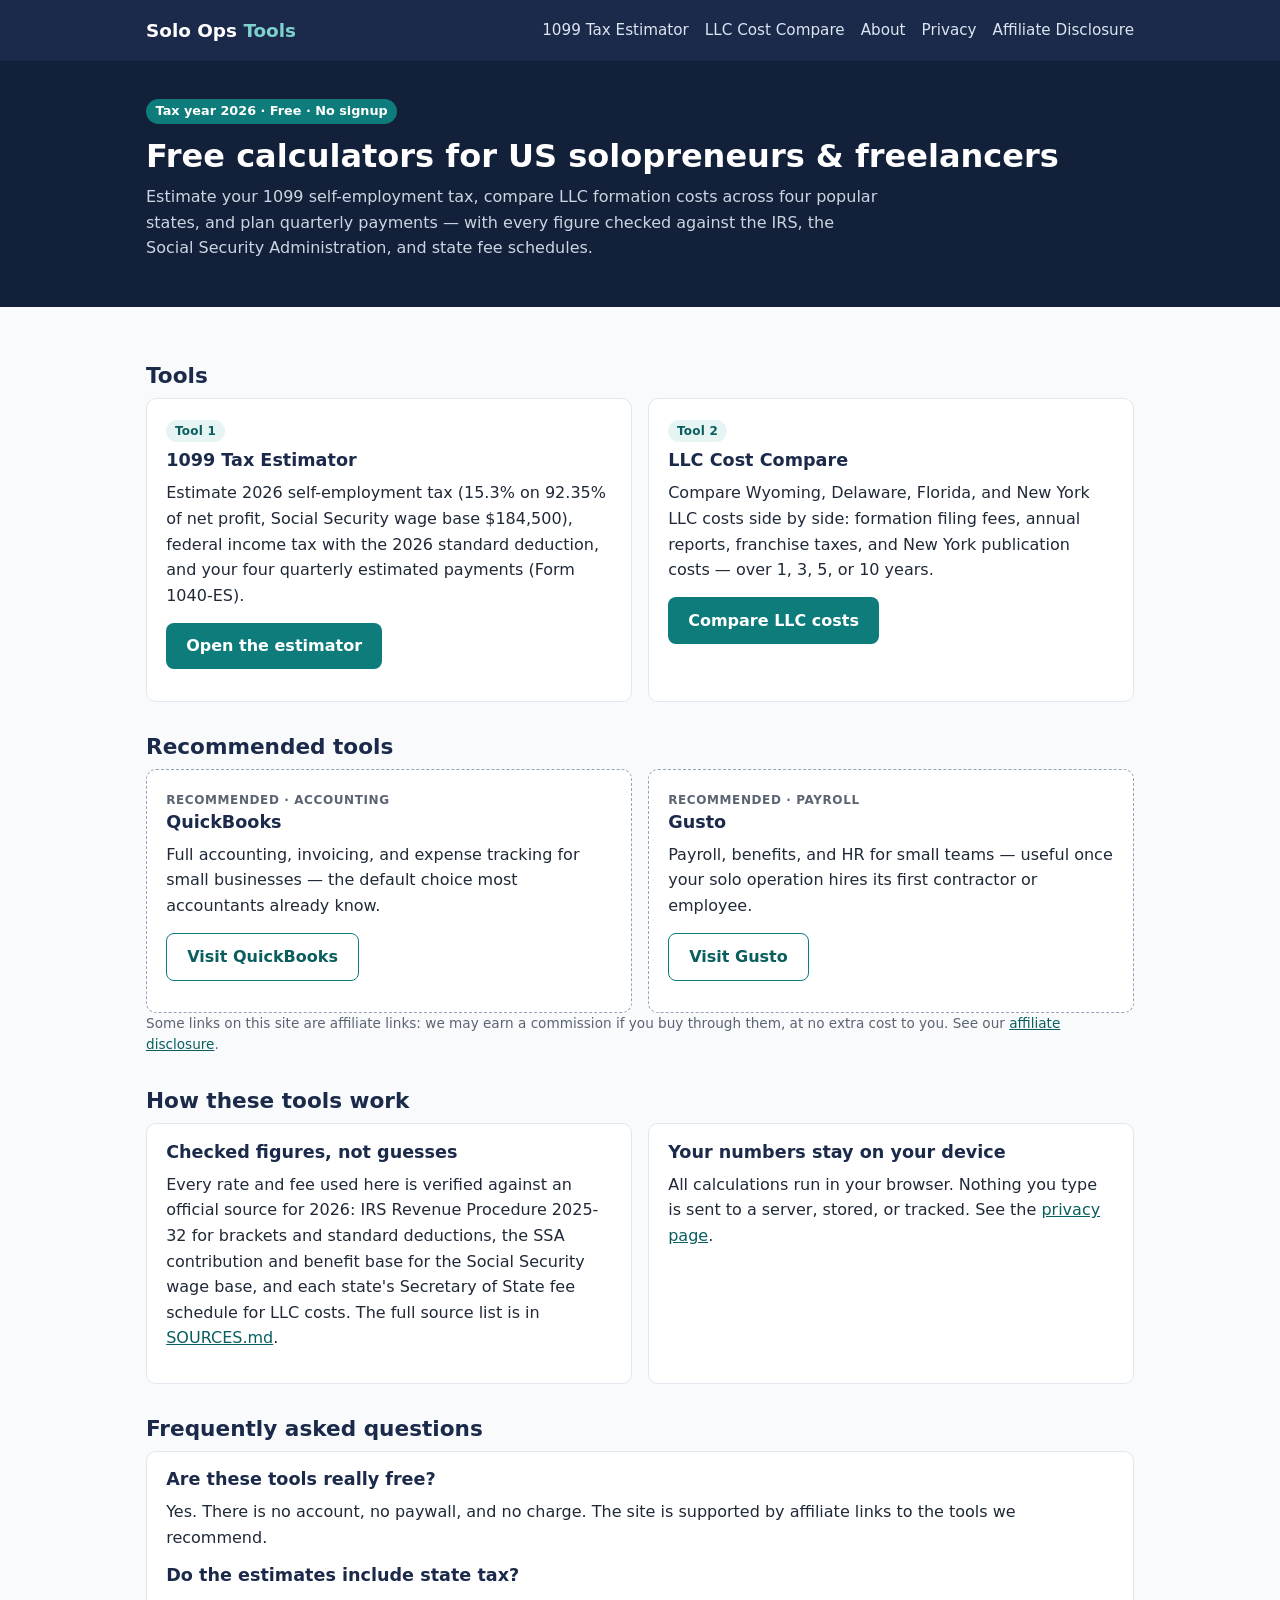
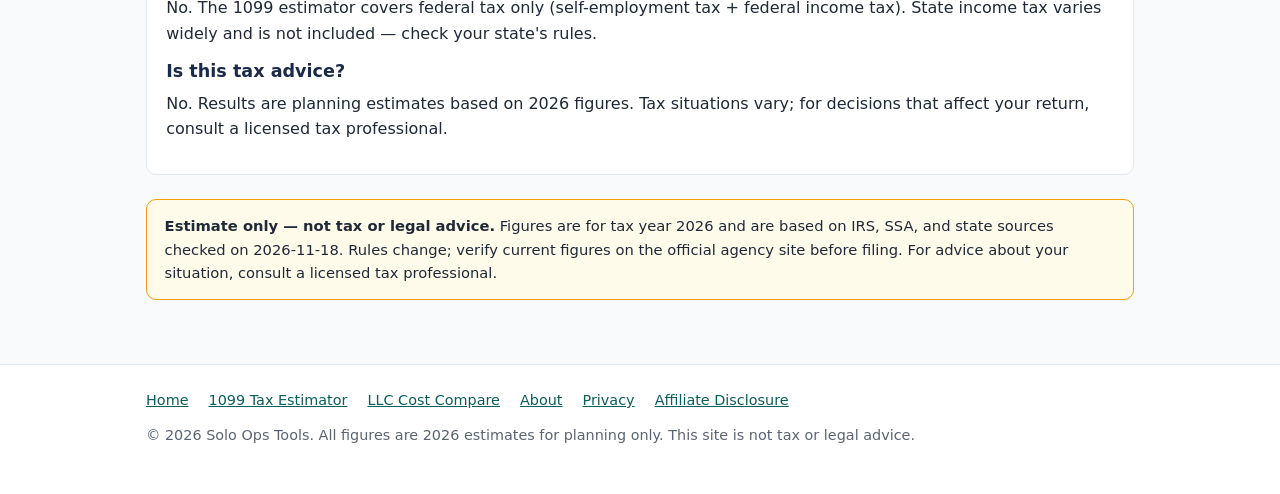
==== index.html @ 76c9b131 "feat: initial release of Solo Ops Tools (2026 1099 Tax Estimator & LLC Cost Compare)" ====
<!DOCTYPE html>
<html lang="en">
<head>
<meta charset="utf-8">
<meta name="viewport" content="width=device-width, initial-scale=1">
<title>Solo Ops Tools — Free Calculators for US Freelancers &amp; Solo Founders</title>
<meta name="description" content="Free, no-signup calculators for US solopreneurs and freelancers: 2026 1099 self-employment tax estimator and LLC formation cost comparison (WY, DE, FL, NY). Figures checked against IRS, SSA, and state fee schedules.">
<link rel="stylesheet" href="styles.css">
</head>
<body>
<header class="site-header">
  <div class="wrap">
    <a class="brand" href="index.html">Solo Ops <span>Tools</span></a>
    <nav class="site-nav" aria-label="Main navigation">
      <a href="1099-tax-estimator.html">1099 Tax Estimator</a>
      <a href="llc-cost-compare.html">LLC Cost Compare</a>
      <a href="about.html">About</a>
      <a href="privacy.html">Privacy</a>
      <a href="affiliate-disclosure.html">Affiliate Disclosure</a>
    </nav>
  </div>
</header>

<section class="hero">
  <div class="wrap">
    <span class="tag">Tax year 2026 · Free · No signup</span>
    <h1>Free calculators for US solopreneurs &amp; freelancers</h1>
    <p>Estimate your 1099 self-employment tax, compare LLC formation costs across four popular states, and plan quarterly payments — with every figure checked against the IRS, the Social Security Administration, and state fee schedules.</p>
  </div>
</section>

<main>
  <div class="wrap">
    <h2>Tools</h2>
    <div class="grid two">
      <article class="card tool-card">
        <span class="badge">Tool 1</span>
        <h3><a href="1099-tax-estimator.html">1099 Tax Estimator</a></h3>
        <p>Estimate 2026 self-employment tax (15.3% on 92.35% of net profit, Social Security wage base $184,500), federal income tax with the 2026 standard deduction, and your four quarterly estimated payments (Form 1040-ES).</p>
        <p><a class="btn" href="1099-tax-estimator.html">Open the estimator</a></p>
      </article>
      <article class="card tool-card">
        <span class="badge">Tool 2</span>
        <h3><a href="llc-cost-compare.html">LLC Cost Compare</a></h3>
        <p>Compare Wyoming, Delaware, Florida, and New York LLC costs side by side: formation filing fees, annual reports, franchise taxes, and New York publication costs — over 1, 3, 5, or 10 years.</p>
        <p><a class="btn" href="llc-cost-compare.html">Compare LLC costs</a></p>
      </article>
    </div>

    <h2>Recommended tools</h2>
    <div class="grid two">
      <!-- Affiliate slot 1 of 2 on this page.
           data-affiliate-slot marks a partner outlink slot. No affiliate ID is
           attached yet; insert the partner ID at deploy time. Outlink goes to
           the vendor's official homepage. -->
      <article class="card affiliate-slot" data-affiliate-slot="hub-hero-quickbooks">
        <span class="slot-label">Recommended · Accounting</span>
        <h3>QuickBooks</h3>
        <p>Full accounting, invoicing, and expense tracking for small businesses — the default choice most accountants already know.</p>
        <p><a class="btn secondary" href="https://quickbooks.intuit.com/" target="_blank" rel="sponsored noopener">Visit QuickBooks</a></p>
      </article>
      <!-- Affiliate slot 2 of 2 on this page. See comment above. -->
      <article class="card affiliate-slot" data-affiliate-slot="hub-mid-gusto">
        <span class="slot-label">Recommended · Payroll</span>
        <h3>Gusto</h3>
        <p>Payroll, benefits, and HR for small teams — useful once your solo operation hires its first contractor or employee.</p>
        <p><a class="btn secondary" href="https://gusto.com/" target="_blank" rel="sponsored noopener">Visit Gusto</a></p>
      </article>
    </div>
    <p class="fine">Some links on this site are affiliate links: we may earn a commission if you buy through them, at no extra cost to you. See our <a href="affiliate-disclosure.html">affiliate disclosure</a>.</p>

    <h2>How these tools work</h2>
    <div class="grid two">
      <div class="card">
        <h3>Checked figures, not guesses</h3>
        <p>Every rate and fee used here is verified against an official source for 2026: IRS Revenue Procedure 2025-32 for brackets and standard deductions, the SSA contribution and benefit base for the Social Security wage base, and each state's Secretary of State fee schedule for LLC costs. The full source list is in <a href="SOURCES.md">SOURCES.md</a>.</p>
      </div>
      <div class="card">
        <h3>Your numbers stay on your device</h3>
        <p>All calculations run in your browser. Nothing you type is sent to a server, stored, or tracked. See the <a href="privacy.html">privacy page</a>.</p>
      </div>
    </div>

    <h2>Frequently asked questions</h2>
    <div class="card">
      <h3>Are these tools really free?</h3>
      <p>Yes. There is no account, no paywall, and no charge. The site is supported by affiliate links to the tools we recommend.</p>
      <h3>Do the estimates include state tax?</h3>
      <p>No. The 1099 estimator covers federal tax only (self-employment tax + federal income tax). State income tax varies widely and is not included — check your state's rules.</p>
      <h3>Is this tax advice?</h3>
      <p>No. Results are planning estimates based on 2026 figures. Tax situations vary; for decisions that affect your return, consult a licensed tax professional.</p>
    </div>

    <div class="disclaimer">
      <strong>Estimate only — not tax or legal advice.</strong> Figures are for tax year 2026 and are based on IRS, SSA, and state sources checked on 2026-11-18. Rules change; verify current figures on the official agency site before filing. For advice about your situation, consult a licensed tax professional.
    </div>
  </div>
</main>

<footer class="site-footer">
  <div class="wrap">
    <nav aria-label="Footer navigation">
      <a href="index.html">Home</a>
      <a href="1099-tax-estimator.html">1099 Tax Estimator</a>
      <a href="llc-cost-compare.html">LLC Cost Compare</a>
      <a href="about.html">About</a>
      <a href="privacy.html">Privacy</a>
      <a href="affiliate-disclosure.html">Affiliate Disclosure</a>
    </nav>
    <p>© 2026 Solo Ops Tools. All figures are 2026 estimates for planning only. This site is not tax or legal advice.</p>
  </div>
</footer>
</body>
</html>
---- styles.css ----
/* Solo Ops Tools — shared stylesheet. Pure CSS, no frameworks, no external assets. */
:root {
  --navy: #1b2a4a;
  --navy-dark: #12203a;
  --teal: #0e7c7b;
  --teal-dark: #0a5e5d;
  --ink: #1f2937;
  --muted: #5b6472;
  --line: #e2e8f0;
  --bg: #f8fafc;
  --card: #ffffff;
  --warn-bg: #fffbeb;
  --warn-border: #f59e0b;
  --radius: 10px;
}
* { box-sizing: border-box; }
html { -webkit-text-size-adjust: 100%; }
body {
  margin: 0;
  font-family: system-ui, -apple-system, "Segoe UI", Roboto, Helvetica, Arial, sans-serif;
  color: var(--ink);
  background: var(--bg);
  line-height: 1.6;
  font-size: 16px;
}
a { color: var(--teal-dark); }
a:hover { text-decoration: underline; }
h1, h2, h3 { line-height: 1.25; color: var(--navy); margin: 0 0 0.5rem; }
h1 { font-size: 1.9rem; }
h2 { font-size: 1.35rem; margin-top: 2rem; }
h3 { font-size: 1.1rem; }
p { margin: 0 0 0.9rem; }
small, .fine { font-size: 0.85rem; color: var(--muted); }

/* Header / nav */
.site-header { background: var(--navy); color: #fff; }
.site-header .wrap { max-width: 1020px; margin: 0 auto; padding: 0.9rem 1rem; display: flex; flex-wrap: wrap; align-items: center; gap: 0.5rem 1.25rem; }
.brand { color: #fff; font-weight: 700; font-size: 1.15rem; text-decoration: none; white-space: nowrap; }
.brand span { color: #7fd1cf; }
.site-nav { display: flex; flex-wrap: wrap; gap: 0.25rem 1rem; margin-left: auto; }
.site-nav a { color: #dbe4f0; text-decoration: none; font-size: 0.95rem; padding: 0.25rem 0; }
.site-nav a:hover, .site-nav a[aria-current="page"] { color: #fff; text-decoration: underline; }

/* Layout */
.wrap { max-width: 1020px; margin: 0 auto; padding: 0 1rem; }
main .wrap { padding-top: 1.5rem; padding-bottom: 2.5rem; }
.hero { background: var(--navy-dark); color: #fff; padding: 2.25rem 0 2rem; }
.hero .wrap { padding-top: 0; padding-bottom: 0; }
.hero h1 { color: #fff; font-size: 2rem; }
.hero p { color: #cbd5e1; max-width: 46rem; }
.hero .tag { display: inline-block; background: var(--teal); color: #fff; font-size: 0.8rem; font-weight: 600; padding: 0.15rem 0.6rem; border-radius: 999px; margin-bottom: 0.75rem; }
.lede { font-size: 1.08rem; color: #334155; max-width: 46rem; }

/* Cards & grids */
.grid { display: grid; gap: 1rem; }
.grid.two { grid-template-columns: repeat(auto-fit, minmax(280px, 1fr)); }
.grid.three { grid-template-columns: repeat(auto-fit, minmax(240px, 1fr)); }
.card { background: var(--card); border: 1px solid var(--line); border-radius: var(--radius); padding: 1.1rem 1.2rem; }
.card h3 { margin-top: 0; }
.tool-card h3 a { color: var(--navy); text-decoration: none; }
.tool-card h3 a:hover { text-decoration: underline; }
.badge { display: inline-block; font-size: 0.75rem; font-weight: 700; letter-spacing: 0.02em; background: #e6f4f3; color: var(--teal-dark); border-radius: 999px; padding: 0.1rem 0.55rem; margin-bottom: 0.5rem; }

/* Buttons */
.btn { display: inline-block; background: var(--teal); color: #fff; font-weight: 600; text-decoration: none; border: none; border-radius: 8px; padding: 0.65rem 1.25rem; cursor: pointer; font-size: 1rem; }
.btn:hover { background: var(--teal-dark); text-decoration: none; }
.btn.secondary { background: #fff; color: var(--teal-dark); border: 1.5px solid var(--teal); }
.btn.secondary:hover { background: #eef7f7; }

/* Forms */
label { display: block; font-weight: 600; margin: 0.9rem 0 0.3rem; }
input[type="number"], input[type="text"], select {
  width: 100%; max-width: 22rem; padding: 0.6rem 0.7rem; font-size: 1rem;
  border: 1.5px solid #cbd5e1; border-radius: 8px; background: #fff; color: var(--ink);
}
input[type="number"]:focus, select:focus { outline: 2px solid var(--teal); outline-offset: 1px; border-color: var(--teal); }
fieldset { border: 1.5px solid var(--line); border-radius: var(--radius); padding: 0.75rem 1rem 1rem; margin: 0.9rem 0; background: #fff; }
legend { font-weight: 700; padding: 0 0.4rem; }
.radio-row { display: flex; gap: 1.25rem; flex-wrap: wrap; }
.radio-row label { display: inline-flex; align-items: center; gap: 0.4rem; font-weight: 500; margin: 0; cursor: pointer; }
.hint { font-size: 0.85rem; color: var(--muted); margin-top: 0.25rem; }
.calc-form { background: #fff; border: 1px solid var(--line); border-radius: var(--radius); padding: 1.25rem 1.35rem; }

/* Results */
.results { display: none; margin-top: 1.5rem; }
.results.show { display: block; }
.result-big { font-size: 2rem; font-weight: 800; color: var(--navy); line-height: 1.2; }
.result-grid { display: grid; grid-template-columns: repeat(auto-fit, minmax(150px, 1fr)); gap: 0.75rem; margin: 1rem 0; }
.stat { background: #f1f5f9; border-radius: 8px; padding: 0.75rem 0.9rem; }
.stat .k { font-size: 0.82rem; color: var(--muted); }
.stat .v { font-size: 1.2rem; font-weight: 700; color: var(--navy); }
table { width: 100%; border-collapse: collapse; margin: 0.75rem 0 1rem; font-size: 0.95rem; }
th, td { text-align: left; padding: 0.55rem 0.6rem; border-bottom: 1px solid var(--line); vertical-align: top; }
th { background: #f1f5f9; color: var(--navy); }
td.num, th.num { text-align: right; font-variant-numeric: tabular-nums; }
tr.cheapest td { background: #e6f4f3; font-weight: 600; }
.bar-track { background: #e2e8f0; border-radius: 999px; height: 10px; overflow: hidden; min-width: 80px; }
.bar-fill { background: var(--teal); height: 100%; border-radius: 999px; }

/* Callouts */
.disclaimer { background: var(--warn-bg); border: 1px solid var(--warn-border); border-radius: var(--radius); padding: 0.9rem 1.1rem; font-size: 0.92rem; margin: 1.5rem 0; }
.note { background: #eef2ff; border: 1px solid #c7d2fe; border-radius: var(--radius); padding: 0.9rem 1.1rem; font-size: 0.92rem; margin: 1rem 0; }
.affiliate-slot { border: 1.5px dashed #94a3b8; border-radius: var(--radius); padding: 1rem 1.2rem; background: #fff; }
.affiliate-slot .slot-label { font-size: 0.75rem; font-weight: 700; letter-spacing: 0.05em; text-transform: uppercase; color: var(--muted); }

/* Footer */
.site-footer { border-top: 1px solid var(--line); background: #fff; }
.site-footer .wrap { padding-top: 1.5rem; padding-bottom: 2rem; font-size: 0.9rem; color: var(--muted); }
.site-footer nav { display: flex; flex-wrap: wrap; gap: 0.25rem 1.25rem; margin-bottom: 0.75rem; }

@media (max-width: 640px) {
  h1 { font-size: 1.6rem; }
  .hero h1 { font-size: 1.65rem; }
  .site-nav { margin-left: 0; }
  table { font-size: 0.88rem; }
  .result-big { font-size: 1.6rem; }
}
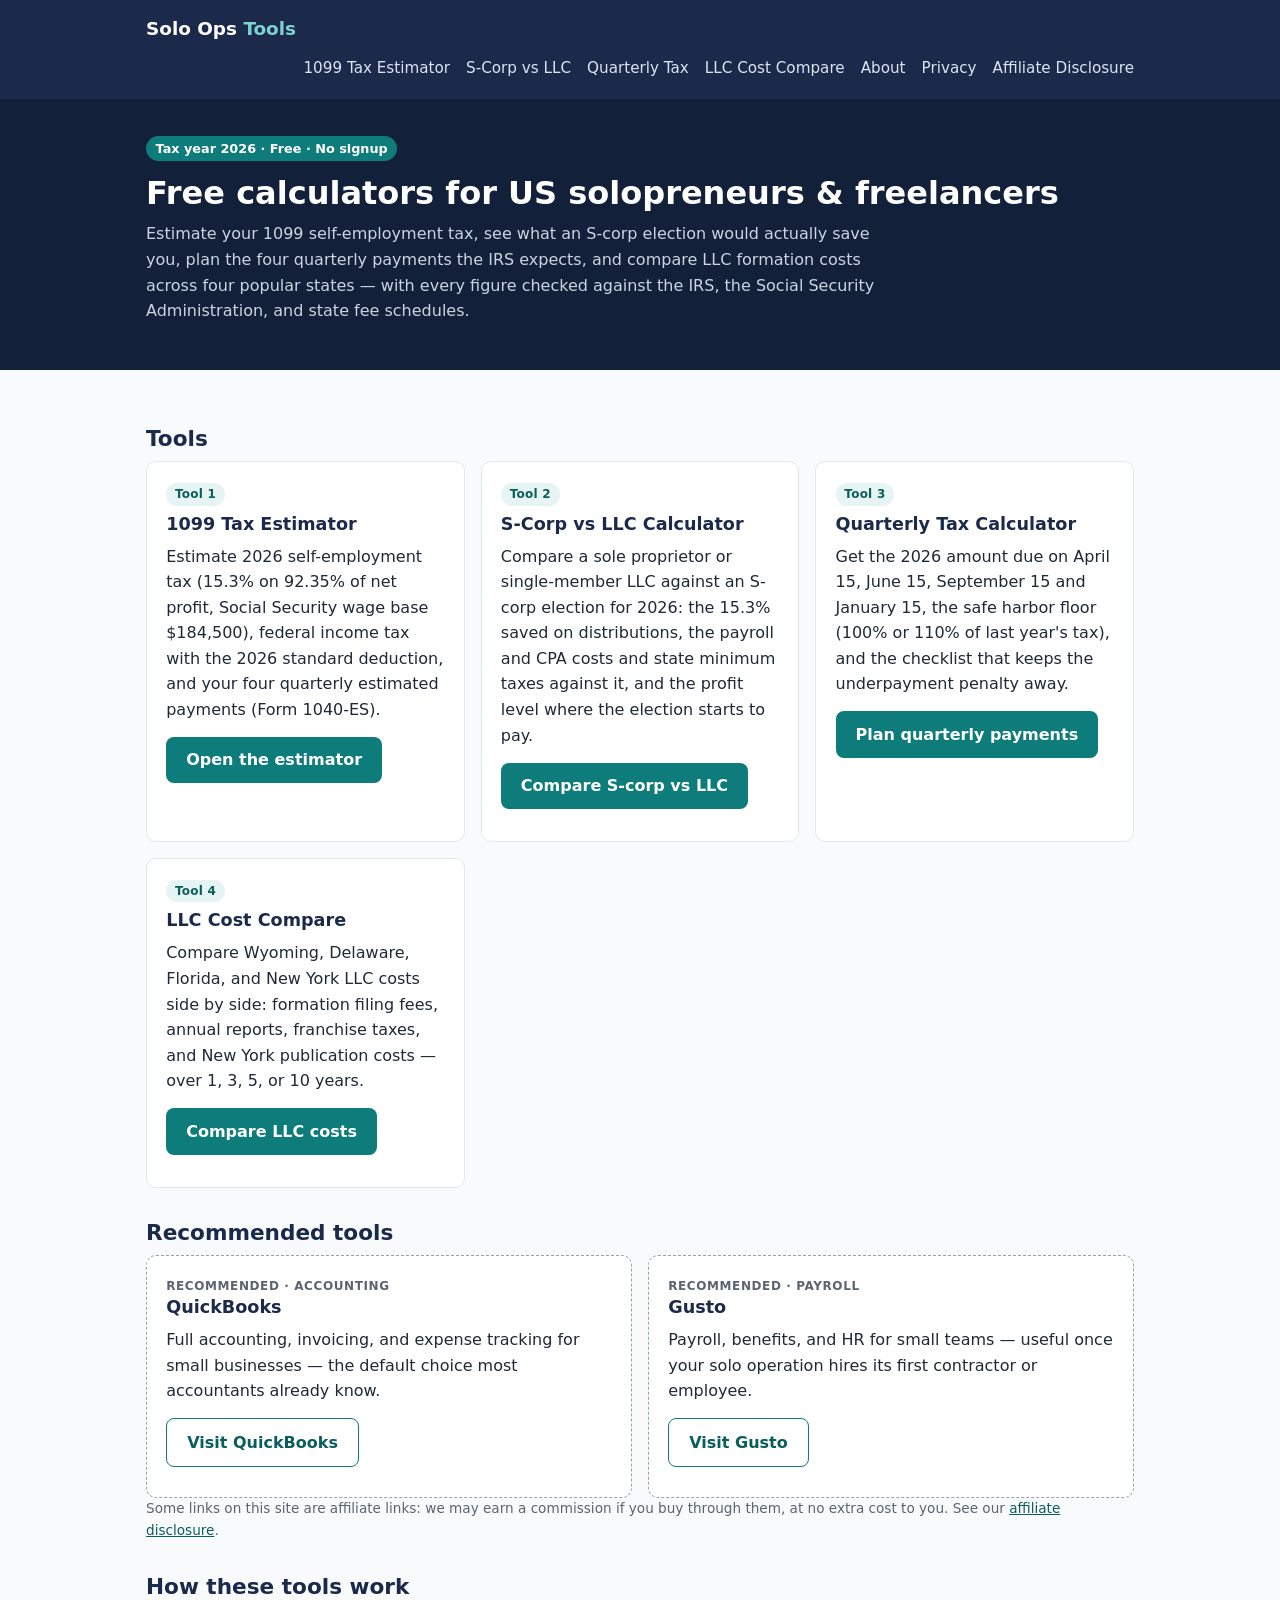
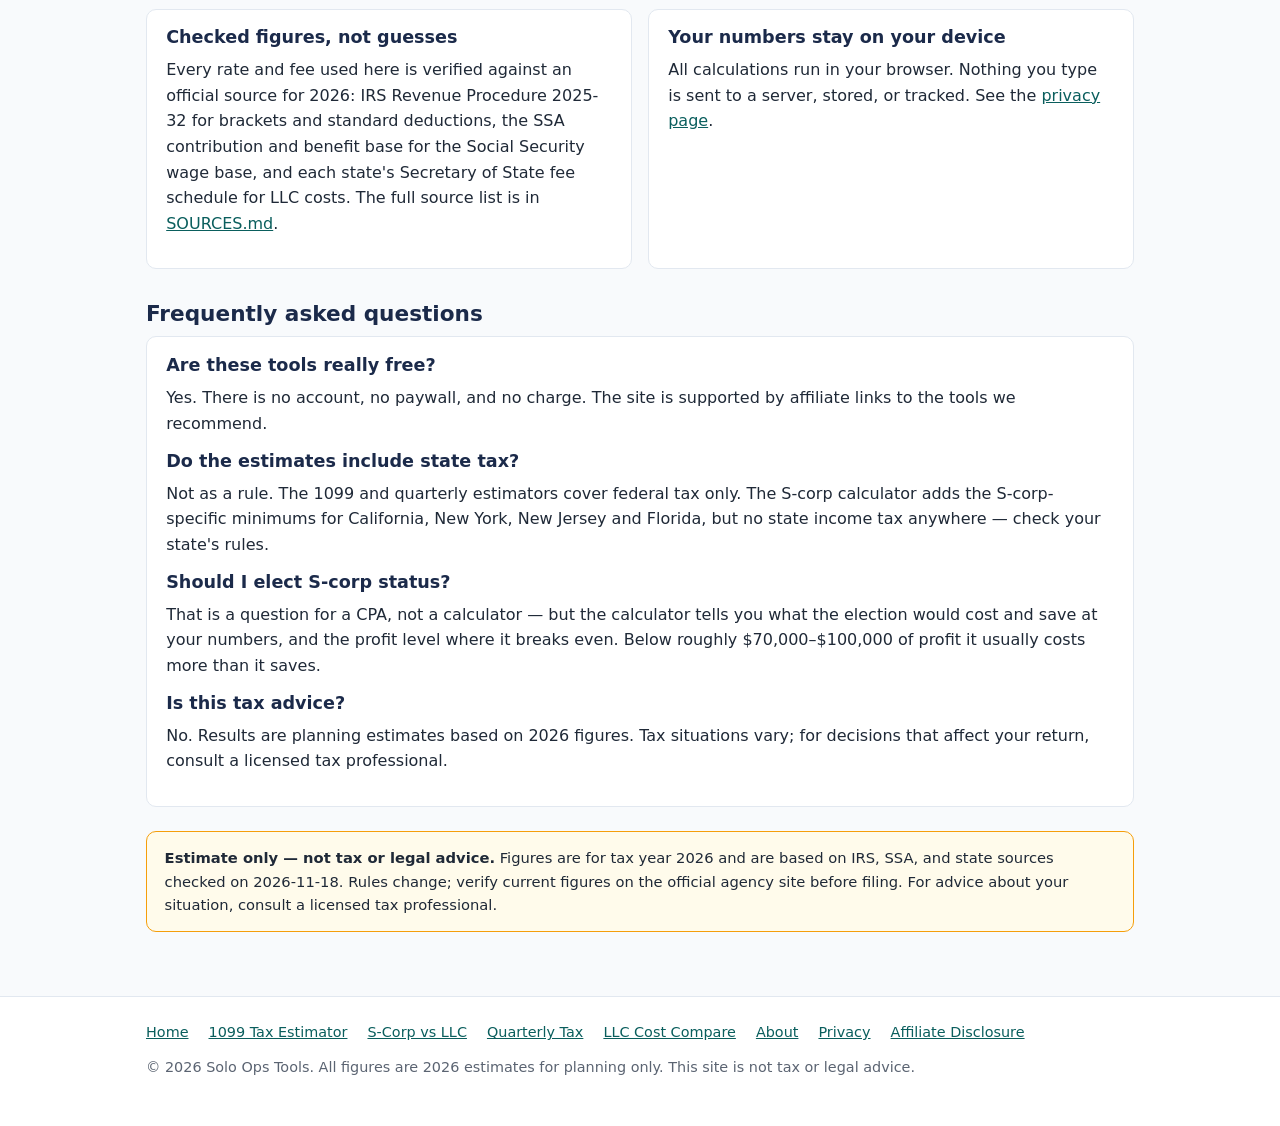
==== commit 5ca07f43: "feat: add S-corp vs LLC and 2026 quarterly estimated tax calculators Two more tools on the same stat" ====
--- a/index.html
+++ b/index.html
@@ -4,7 +4,7 @@
 <meta charset="utf-8">
 <meta name="viewport" content="width=device-width, initial-scale=1">
 <title>Solo Ops Tools — Free Calculators for US Freelancers &amp; Solo Founders</title>
-<meta name="description" content="Free, no-signup calculators for US solopreneurs and freelancers: 2026 1099 self-employment tax estimator and LLC formation cost comparison (WY, DE, FL, NY). Figures checked against IRS, SSA, and state fee schedules.">
+<meta name="description" content="Free, no-signup calculators for US solopreneurs and freelancers: 2026 1099 self-employment tax, S-corp vs LLC self-employment tax savings, quarterly estimated payments with the safe harbor rule, and LLC formation cost comparison (WY, DE, FL, NY). Figures checked against IRS, SSA, and state fee schedules.">
 <link rel="stylesheet" href="styles.css">
 </head>
 <body>
@@ -13,6 +13,8 @@
     <a class="brand" href="index.html">Solo Ops <span>Tools</span></a>
     <nav class="site-nav" aria-label="Main navigation">
       <a href="1099-tax-estimator.html">1099 Tax Estimator</a>
+      <a href="scorp-vs-llc.html">S-Corp vs LLC</a>
+      <a href="quarterly-tax-calculator.html">Quarterly Tax</a>
       <a href="llc-cost-compare.html">LLC Cost Compare</a>
       <a href="about.html">About</a>
       <a href="privacy.html">Privacy</a>
@@ -25,7 +27,7 @@
   <div class="wrap">
     <span class="tag">Tax year 2026 · Free · No signup</span>
     <h1>Free calculators for US solopreneurs &amp; freelancers</h1>
-    <p>Estimate your 1099 self-employment tax, compare LLC formation costs across four popular states, and plan quarterly payments — with every figure checked against the IRS, the Social Security Administration, and state fee schedules.</p>
+    <p>Estimate your 1099 self-employment tax, see what an S-corp election would actually save you, plan the four quarterly payments the IRS expects, and compare LLC formation costs across four popular states — with every figure checked against the IRS, the Social Security Administration, and state fee schedules.</p>
   </div>
 </section>
 
@@ -41,6 +43,18 @@
       </article>
       <article class="card tool-card">
         <span class="badge">Tool 2</span>
+        <h3><a href="scorp-vs-llc.html">S-Corp vs LLC Calculator</a></h3>
+        <p>Compare a sole proprietor or single-member LLC against an S-corp election for 2026: the 15.3% saved on distributions, the payroll and CPA costs and state minimum taxes against it, and the profit level where the election starts to pay.</p>
+        <p><a class="btn" href="scorp-vs-llc.html">Compare S-corp vs LLC</a></p>
+      </article>
+      <article class="card tool-card">
+        <span class="badge">Tool 3</span>
+        <h3><a href="quarterly-tax-calculator.html">Quarterly Tax Calculator</a></h3>
+        <p>Get the 2026 amount due on April 15, June 15, September 15 and January 15, the safe harbor floor (100% or 110% of last year's tax), and the checklist that keeps the underpayment penalty away.</p>
+        <p><a class="btn" href="quarterly-tax-calculator.html">Plan quarterly payments</a></p>
+      </article>
+      <article class="card tool-card">
+        <span class="badge">Tool 4</span>
         <h3><a href="llc-cost-compare.html">LLC Cost Compare</a></h3>
         <p>Compare Wyoming, Delaware, Florida, and New York LLC costs side by side: formation filing fees, annual reports, franchise taxes, and New York publication costs — over 1, 3, 5, or 10 years.</p>
         <p><a class="btn" href="llc-cost-compare.html">Compare LLC costs</a></p>
@@ -86,7 +100,9 @@
       <h3>Are these tools really free?</h3>
       <p>Yes. There is no account, no paywall, and no charge. The site is supported by affiliate links to the tools we recommend.</p>
       <h3>Do the estimates include state tax?</h3>
-      <p>No. The 1099 estimator covers federal tax only (self-employment tax + federal income tax). State income tax varies widely and is not included — check your state's rules.</p>
+      <p>Not as a rule. The 1099 and quarterly estimators cover federal tax only. The S-corp calculator adds the S-corp-specific minimums for California, New York, New Jersey and Florida, but no state income tax anywhere — check your state's rules.</p>
+      <h3>Should I elect S-corp status?</h3>
+      <p>That is a question for a CPA, not a calculator — but the calculator tells you what the election would cost and save at your numbers, and the profit level where it breaks even. Below roughly $70,000–$100,000 of profit it usually costs more than it saves.</p>
       <h3>Is this tax advice?</h3>
       <p>No. Results are planning estimates based on 2026 figures. Tax situations vary; for decisions that affect your return, consult a licensed tax professional.</p>
     </div>
@@ -102,6 +118,8 @@
     <nav aria-label="Footer navigation">
       <a href="index.html">Home</a>
       <a href="1099-tax-estimator.html">1099 Tax Estimator</a>
+      <a href="scorp-vs-llc.html">S-Corp vs LLC</a>
+      <a href="quarterly-tax-calculator.html">Quarterly Tax</a>
       <a href="llc-cost-compare.html">LLC Cost Compare</a>
       <a href="about.html">About</a>
       <a href="privacy.html">Privacy</a>
--- a/styles.css
+++ b/styles.css
@@ -89,6 +89,8 @@
 .stat { background: #f1f5f9; border-radius: 8px; padding: 0.75rem 0.9rem; }
 .stat .k { font-size: 0.82rem; color: var(--muted); }
 .stat .v { font-size: 1.2rem; font-weight: 700; color: var(--navy); }
+.stat .v.pos { color: var(--teal-dark); }
+.stat .v.neg { color: #b91c1c; }
 table { width: 100%; border-collapse: collapse; margin: 0.75rem 0 1rem; font-size: 0.95rem; }
 th, td { text-align: left; padding: 0.55rem 0.6rem; border-bottom: 1px solid var(--line); vertical-align: top; }
 th { background: #f1f5f9; color: var(--navy); }
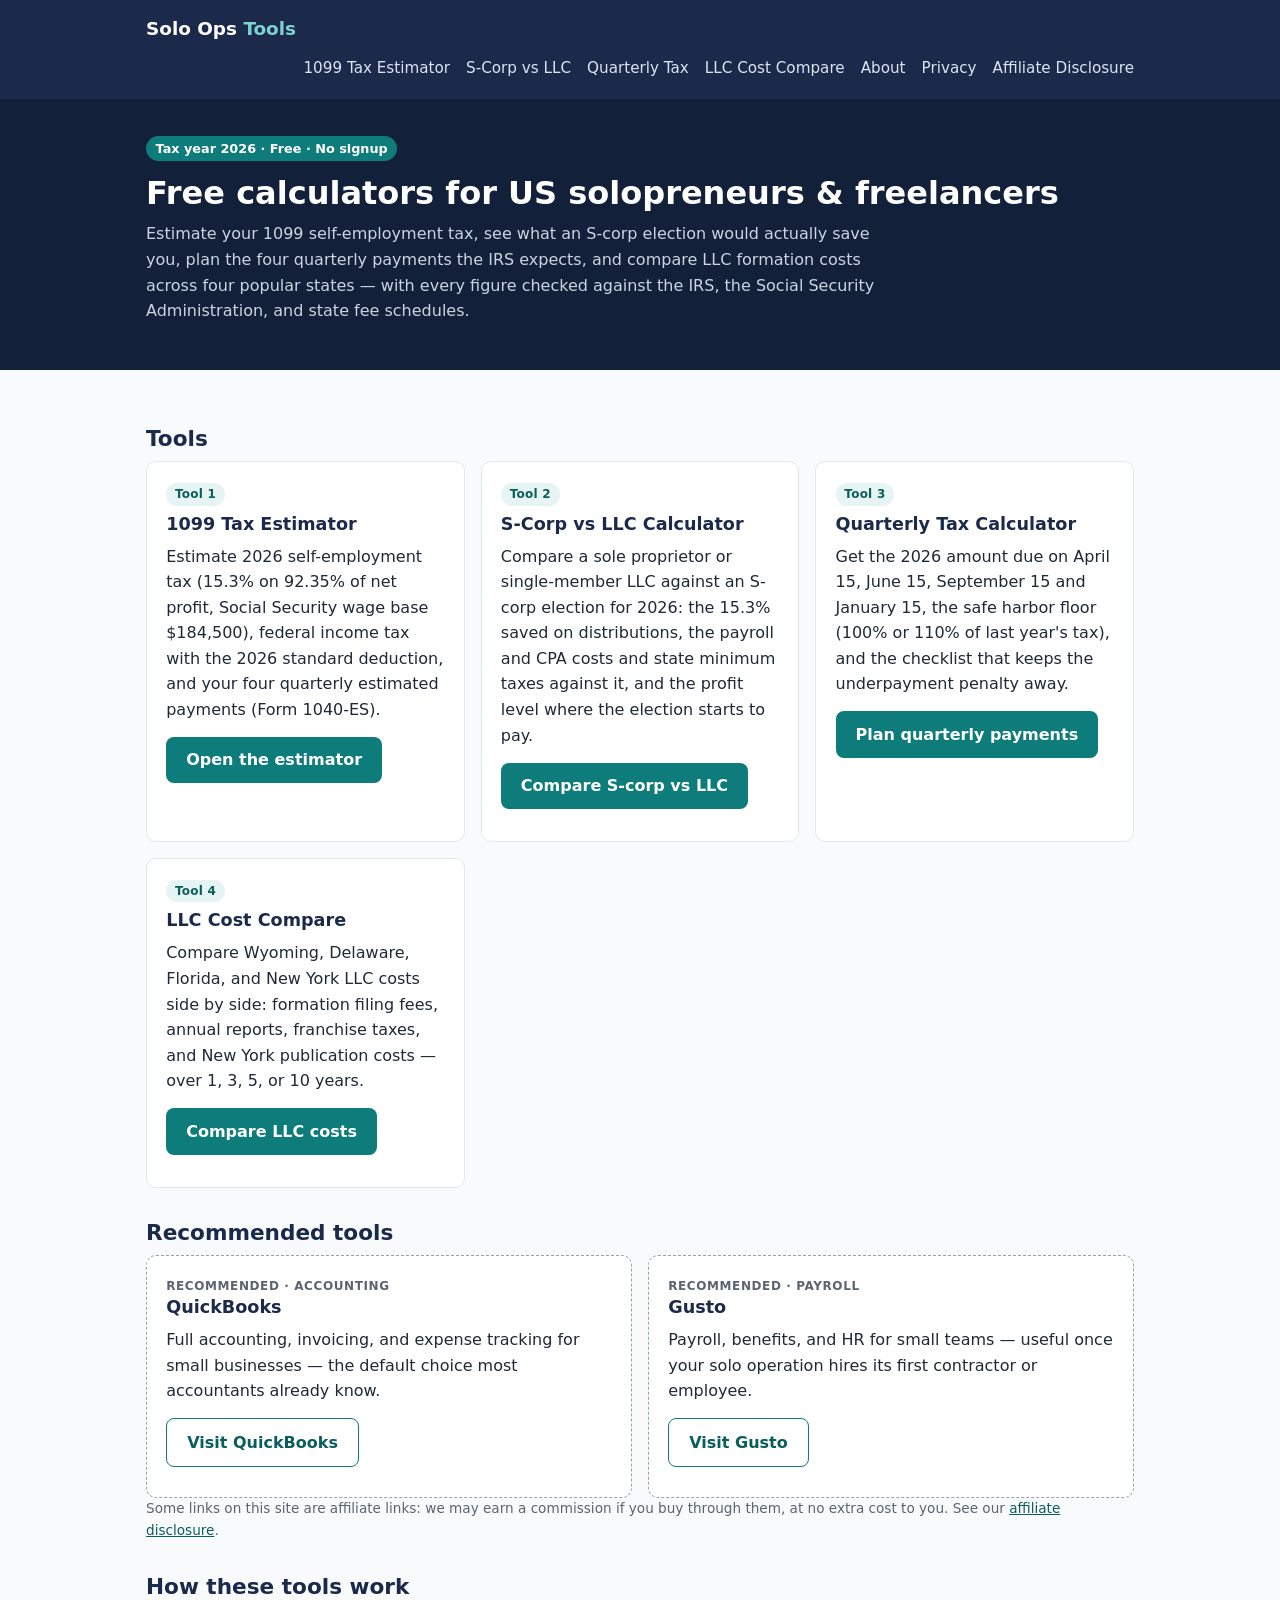
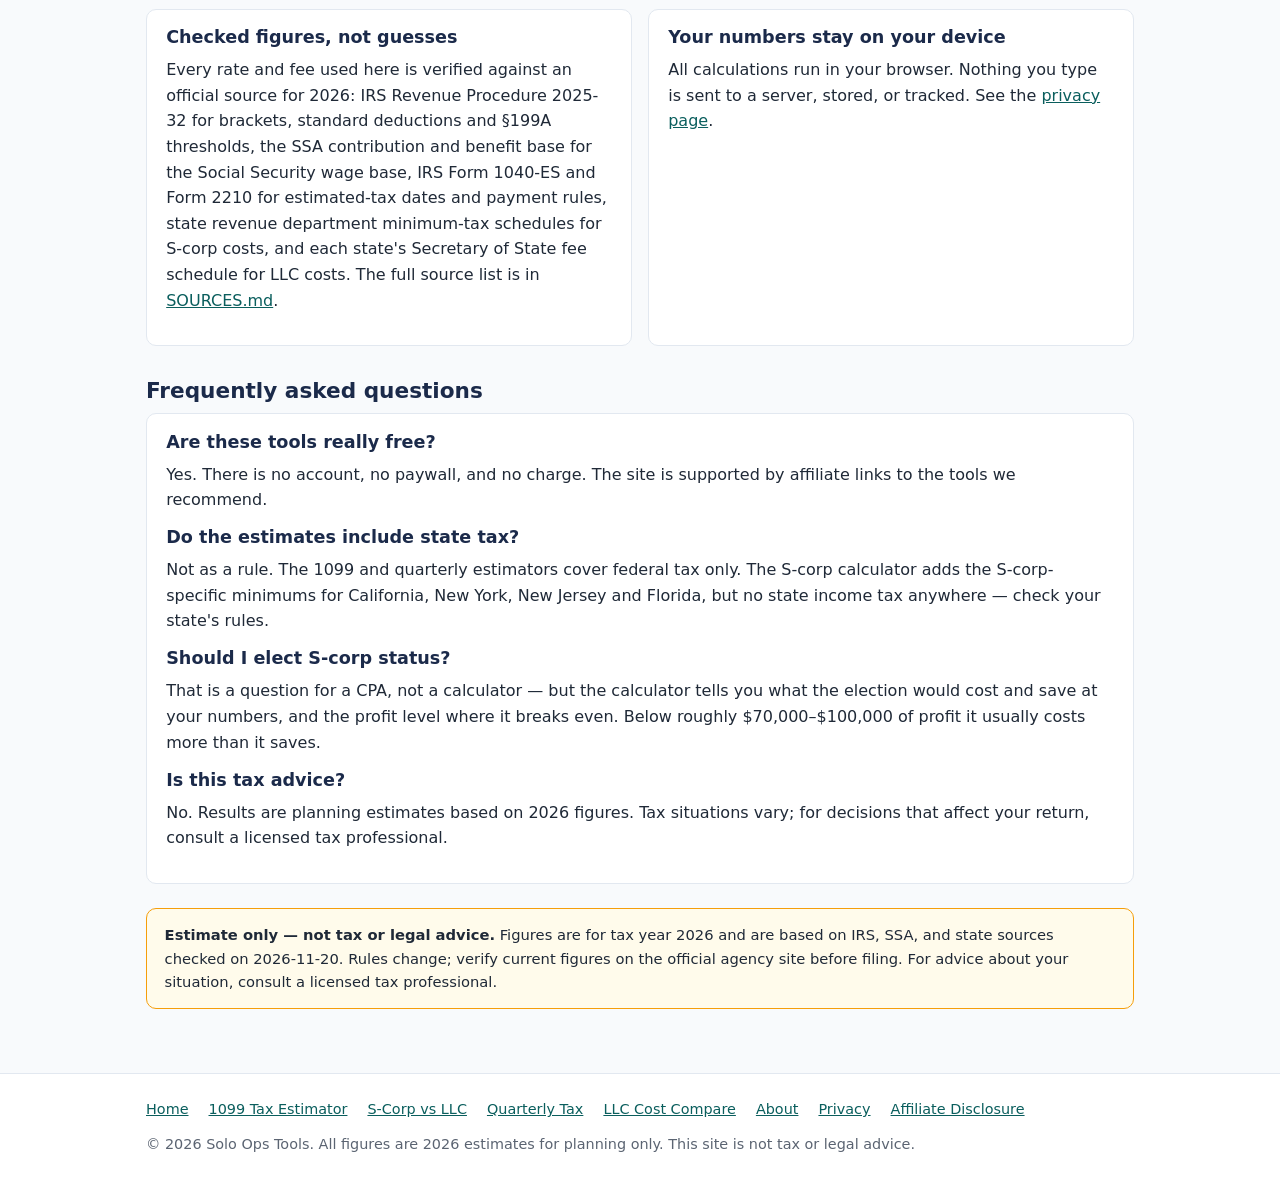
==== commit f91ad160: "docs: index source note and check date cover the new tools" ====
--- a/index.html
+++ b/index.html
@@ -87,7 +87,7 @@
     <div class="grid two">
       <div class="card">
         <h3>Checked figures, not guesses</h3>
-        <p>Every rate and fee used here is verified against an official source for 2026: IRS Revenue Procedure 2025-32 for brackets and standard deductions, the SSA contribution and benefit base for the Social Security wage base, and each state's Secretary of State fee schedule for LLC costs. The full source list is in <a href="SOURCES.md">SOURCES.md</a>.</p>
+        <p>Every rate and fee used here is verified against an official source for 2026: IRS Revenue Procedure 2025-32 for brackets, standard deductions and §199A thresholds, the SSA contribution and benefit base for the Social Security wage base, IRS Form 1040-ES and Form 2210 for estimated-tax dates and payment rules, state revenue department minimum-tax schedules for S-corp costs, and each state's Secretary of State fee schedule for LLC costs. The full source list is in <a href="SOURCES.md">SOURCES.md</a>.</p>
       </div>
       <div class="card">
         <h3>Your numbers stay on your device</h3>
@@ -108,7 +108,7 @@
     </div>
 
     <div class="disclaimer">
-      <strong>Estimate only — not tax or legal advice.</strong> Figures are for tax year 2026 and are based on IRS, SSA, and state sources checked on 2026-11-18. Rules change; verify current figures on the official agency site before filing. For advice about your situation, consult a licensed tax professional.
+      <strong>Estimate only — not tax or legal advice.</strong> Figures are for tax year 2026 and are based on IRS, SSA, and state sources checked on 2026-11-20. Rules change; verify current figures on the official agency site before filing. For advice about your situation, consult a licensed tax professional.
     </div>
   </div>
 </main>
--- a/styles.css
+++ b/styles.css
@@ -92,6 +92,10 @@
 .stat .v.pos { color: var(--teal-dark); }
 .stat .v.neg { color: #b91c1c; }
 table { width: 100%; border-collapse: collapse; margin: 0.75rem 0 1rem; font-size: 0.95rem; }
+/* Wide result tables scroll inside their own box on a phone instead of
+   stretching the page sideways. */
+.table-scroll { overflow-x: auto; -webkit-overflow-scrolling: touch; max-width: 100%; }
+.table-scroll table { margin-bottom: 0.5rem; }
 th, td { text-align: left; padding: 0.55rem 0.6rem; border-bottom: 1px solid var(--line); vertical-align: top; }
 th { background: #f1f5f9; color: var(--navy); }
 td.num, th.num { text-align: right; font-variant-numeric: tabular-nums; }
